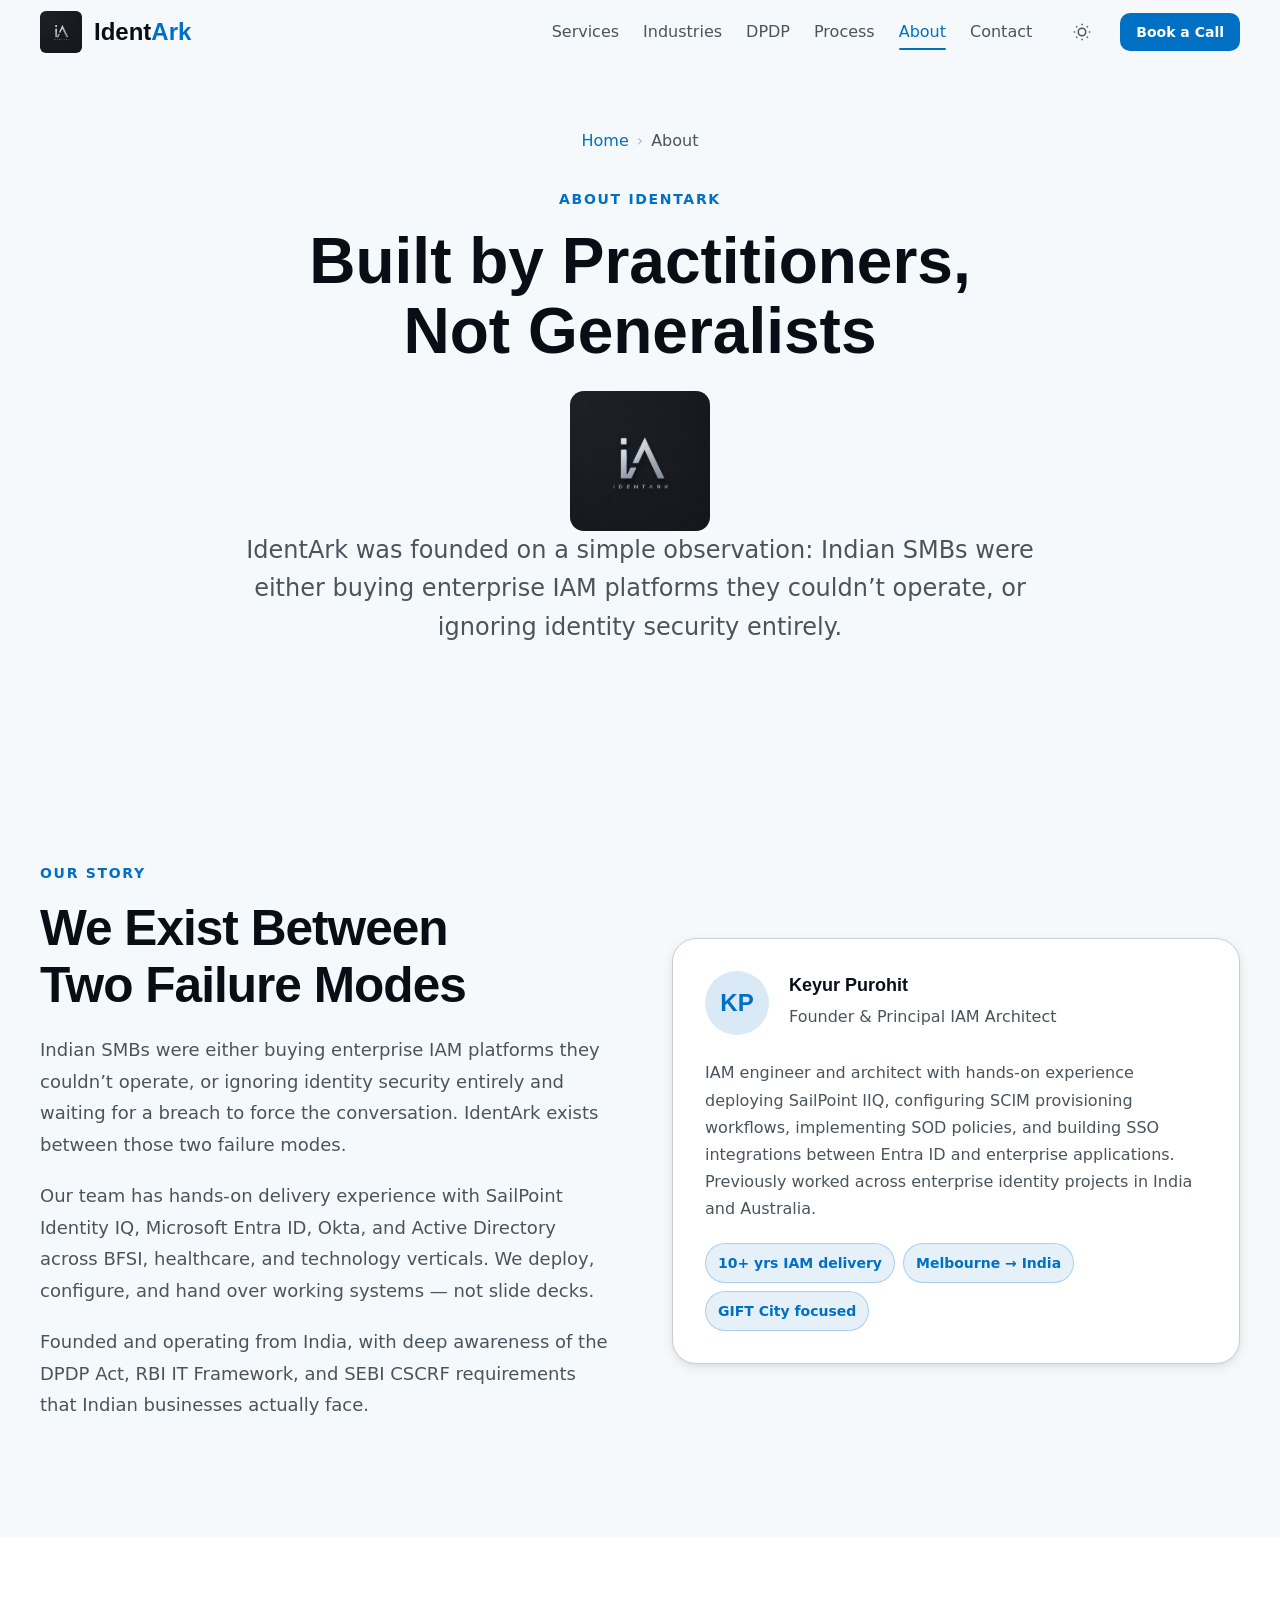
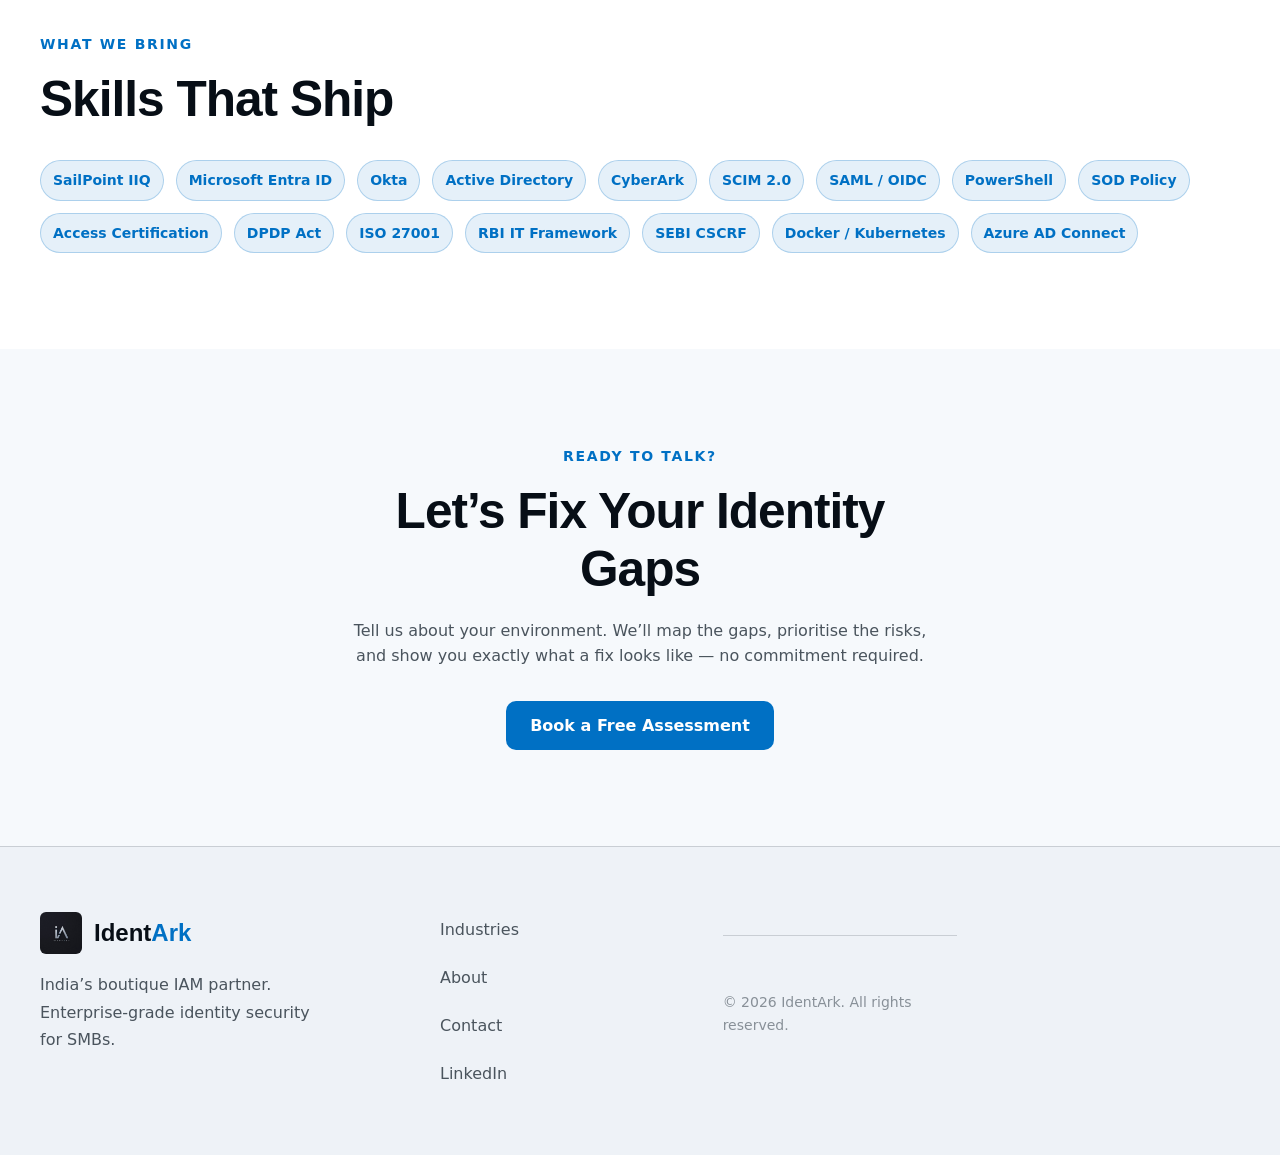
==== about/index.html @ 56851b2f "initial commit" ====
<!DOCTYPE html>
<html lang="en" data-theme="light">
<head>
<script>
(function(){
  var saved;
  try { saved = localStorage.getItem('identark-theme'); } catch(e){}
  document.documentElement.setAttribute('data-theme', saved === 'dark' ? 'dark' : 'light');
})();
</script>
<meta charset="UTF-8">
<meta name="viewport" content="width=device-width, initial-scale=1.0">
<title>About | IdentArk</title>
<meta name="description" content="IdentArk is founded by IAM practitioners with hands-on SailPoint, Entra ID, and Okta delivery experience. Built for India's SMBs.">
<meta property="og:title" content="About | IdentArk">
<meta property="og:description" content="IdentArk is founded by IAM practitioners with hands-on SailPoint, Entra ID, and Okta delivery experience. Built for India's SMBs.">
<meta property="og:type" content="website">
<meta name="robots" content="index, follow">
<link rel="preconnect" href="https://api.fontshare.com">
<link href="https://api.fontshare.com/v2/css?f[]=cabinet-grotesk@400,500,700,800,900&f[]=satoshi@400,500,700&display=swap" rel="stylesheet">
<link rel="stylesheet" href="../style.css">
<style>
.page-hero { padding: var(--space-32) 0 var(--space-20); text-align: center; }
.page-hero .section-label { display: inline-block; margin-bottom: var(--space-4); }
.page-hero h1 { font-family: var(--font-display); font-size: clamp(2.5rem, 5vw, 4rem); font-weight: 900; line-height: 1.1; margin-bottom: var(--space-6); }
.page-hero p { font-size: var(--text-lg); color: var(--color-text-muted); max-width: 56ch; margin: 0 auto var(--space-10); }
.breadcrumb { display: flex; align-items: center; gap: var(--space-2); font-size: var(--text-sm); color: var(--color-text-muted); margin-bottom: var(--space-8); justify-content: center; }
.breadcrumb a { color: var(--color-primary); text-decoration: none; }
.breadcrumb a:hover { text-decoration: underline; }
.breadcrumb-sep { opacity: 0.4; }
.nav__link.active { color: var(--color-primary); }
</style>
</head>
<body>

<a href="#main" class="sr-only">Skip to content</a>

<header class="header" id="header">
  <div class="container">
    <div class="header__inner">
      <a href="../" class="logo" aria-label="IdentArk home">
        <img src="../logo.jpeg" alt="IdentArk Logo" class="logo__img" width="44" height="44" loading="eager">
        <span class="logo__text">Ident<span class="accent">Ark</span></span>
      </a>
      <nav class="nav" aria-label="Primary navigation">
        <ul class="nav__links" role="list">
          <li><a href="../index.html#services" class="nav__link">Services</a></li>
          <li><a href="../industries/" class="nav__link">Industries</a></li>
          <li><a href="../index.html#dpdp" class="nav__link">DPDP</a></li>
          <li><a href="../index.html#process" class="nav__link">Process</a></li>
          <li><a href="../about/" class="nav__link active">About</a></li>
          <li><a href="../contact/" class="nav__link">Contact</a></li>
        </ul>
        <button class="theme-toggle" data-theme-toggle aria-label="Toggle theme">
          <svg width="18" height="18" viewBox="0 0 24 24" fill="none" stroke="currentColor" stroke-width="2"><circle cx="12" cy="12" r="5"/><path d="M12 1v2M12 21v2M4.22 4.22l1.42 1.42M18.36 18.36l1.42 1.42M1 12h2M21 12h2M4.22 19.78l1.42-1.42M18.36 5.64l1.42-1.42"/></svg>
        </button>
        <a href="../contact/" class="btn btn-primary btn-sm">Book a Call</a>
      </nav>
      <button class="mobile-menu-btn" aria-label="Open menu" aria-expanded="false" aria-controls="mobileNav">
        <svg width="22" height="22" viewBox="0 0 24 24" fill="none" stroke="currentColor" stroke-width="2"><line x1="3" y1="6" x2="21" y2="6"/><line x1="3" y1="12" x2="21" y2="12"/><line x1="3" y1="18" x2="21" y2="18"/></svg>
      </button>
    </div>
  </div>
  <div class="mobile-nav" id="mobileNav" aria-hidden="true">
    <ul role="list">
      <li><a href="../index.html#services" class="nav__link">Services</a></li>
      <li><a href="../industries/" class="nav__link">Industries</a></li>
      <li><a href="../index.html#dpdp" class="nav__link">DPDP</a></li>
      <li><a href="../index.html#process" class="nav__link">Process</a></li>
      <li><a href="../about/" class="nav__link">About</a></li>
      <li><a href="../contact/" class="nav__link">Contact</a></li>
    </ul>
  </div>
</header>

<main id="main">

  <section class="page-hero section-padding">
    <div class="container">
      <nav class="breadcrumb" aria-label="Breadcrumb">
        <a href="../">Home</a>
        <span class="breadcrumb-sep">›</span>
        <span>About</span>
      </nav>
      <span class="section-label reveal">About IdentArk</span>
      <h1 class="reveal">Built by Practitioners,<br/>Not Generalists</h1>
      <div class="reveal" style="margin:var(--space-6) auto 0;text-align:center;display:flex;justify-content:center;">
        <img src="../logo.jpeg" alt="IdentArk" width="140" height="140" loading="eager" style="width:140px;height:140px;object-fit:contain;border-radius:14px;">
      </div>
      <p class="reveal">IdentArk was founded on a simple observation: Indian SMBs were either buying enterprise IAM platforms they couldn’t operate, or ignoring identity security entirely.</p>
    </div>
  </section>

  <section class="section-padding">
    <div class="container">
      <div class="about__layout reveal">
        <div>
          <span class="section-label">Our Story</span>
          <h2 class="section-title" style="margin-top:var(--space-3);">We Exist Between<br/>Two Failure Modes</h2>
          <p class="about__text">Indian SMBs were either buying enterprise IAM platforms they couldn’t operate, or ignoring identity security entirely and waiting for a breach to force the conversation. IdentArk exists between those two failure modes.</p>
          <p class="about__text">Our team has hands-on delivery experience with SailPoint Identity IQ, Microsoft Entra ID, Okta, and Active Directory across BFSI, healthcare, and technology verticals. We deploy, configure, and hand over working systems — not slide decks.</p>
          <p class="about__text">Founded and operating from India, with deep awareness of the DPDP Act, RBI IT Framework, and SEBI CSCRF requirements that Indian businesses actually face.</p>
        </div>
        <div class="about__visual">
          <div class="founder-card">
            <div class="founder-avatar">KP</div>
            <div class="founder-info">
              <h4>Keyur Purohit</h4>
              <p>Founder & Principal IAM Architect</p>
            </div>
          </div>
          <p class="founder-bio">IAM engineer and architect with hands-on experience deploying SailPoint IIQ, configuring SCIM provisioning workflows, implementing SOD policies, and building SSO integrations between Entra ID and enterprise applications. Previously worked across enterprise identity projects in India and Australia.</p>
          <div class="about__skills" style="margin-top:var(--space-4);">
            <span class="skill-tag">10+ yrs IAM delivery</span>
            <span class="skill-tag">Melbourne → India</span>
            <span class="skill-tag">GIFT City focused</span>
          </div>
        </div>
      </div>
    </div>
  </section>

  <section class="section-padding" style="background:var(--color-surface);">
    <div class="container">
      <span class="section-label reveal">What We Bring</span>
      <h2 class="section-title reveal">Skills That Ship</h2>
      <div class="about__skills reveal" style="margin-top:var(--space-8);gap:var(--space-3);">
        <span class="skill-tag">SailPoint IIQ</span>
        <span class="skill-tag">Microsoft Entra ID</span>
        <span class="skill-tag">Okta</span>
        <span class="skill-tag">Active Directory</span>
        <span class="skill-tag">CyberArk</span>
        <span class="skill-tag">SCIM 2.0</span>
        <span class="skill-tag">SAML / OIDC</span>
        <span class="skill-tag">PowerShell</span>
        <span class="skill-tag">SOD Policy</span>
        <span class="skill-tag">Access Certification</span>
        <span class="skill-tag">DPDP Act</span>
        <span class="skill-tag">ISO 27001</span>
        <span class="skill-tag">RBI IT Framework</span>
        <span class="skill-tag">SEBI CSCRF</span>
        <span class="skill-tag">Docker / Kubernetes</span>
        <span class="skill-tag">Azure AD Connect</span>
      </div>
    </div>
  </section>

  <section class="section-padding">
    <div class="container" style="text-align:center;max-width:600px;margin-inline:auto;">
      <span class="section-label reveal">Ready to Talk?</span>
      <h2 class="section-title reveal">Let’s Fix Your Identity Gaps</h2>
      <p class="reveal" style="color:var(--color-text-muted);margin-bottom:var(--space-8);">Tell us about your environment. We’ll map the gaps, prioritise the risks, and show you exactly what a fix looks like — no commitment required.</p>
      <a href="../contact/" class="btn btn-primary reveal">Book a Free Assessment</a>
    </div>
  </section>

</main>

<footer class="footer">
  <div class="container">
    <div class="footer__inner">
      <div class="footer__brand">
        <a href="../" class="logo" aria-label="IdentArk home">
          <img src="../logo.jpeg" alt="IdentArk Logo" class="logo__img" width="36" height="36" loading="lazy">
          <span class="logo__text">Ident<span class="accent">Ark</span></span>
        </a>
        <p class="footer__tagline">India’s boutique IAM partner. Enterprise-grade identity security for SMBs.</p>
      </div>
      <div class="footer__links">
        <a href="../industries/" class="footer__link">Industries</a>
        <a href="../about/" class="footer__link">About</a>
        <a href="../contact/" class="footer__link">Contact</a>
        <a href="https://www.linkedin.com/company/116654145/" class="footer__link" target="_blank" rel="noopener noreferrer">LinkedIn</a>
      </div>
      <p class="footer__copy">&copy; 2026 IdentArk. All rights reserved.</p>
    </div>
  </div>
</footer>

<script>
(function(){
  // Theme
  var t = document.querySelector('[data-theme-toggle]');
  var r = document.documentElement;
  var d = 'light';
  try { if(localStorage.getItem('identark-theme')==='dark') d='dark'; } catch(e){}
  r.setAttribute('data-theme', d);
  if(t) t.addEventListener('click', function(){
    d = d==='dark' ? 'light' : 'dark';
    r.setAttribute('data-theme', d);
    try { localStorage.setItem('identark-theme', d); } catch(e){}
  });

  // Mobile nav — toggle .is-open to match style.css
  var mb = document.querySelector('.mobile-menu-btn');
  var mn = document.getElementById('mobileNav');
  if(mb && mn) mb.addEventListener('click', function(){
    var open = mn.classList.toggle('is-open');
    mb.setAttribute('aria-expanded', open);
    mn.setAttribute('aria-hidden', !open);
  });

  // Scroll reveal — add .in-view to match style.css rule .reveal.in-view
  if('IntersectionObserver' in window){
    var obs = new IntersectionObserver(function(entries){
      entries.forEach(function(e){
        if(e.isIntersecting){
          e.target.classList.add('in-view');
          obs.unobserve(e.target);
        }
      });
    }, {threshold: 0.1});
    document.querySelectorAll('.reveal').forEach(function(el){ obs.observe(el); });
  } else {
    // Fallback for older browsers — just show everything
    document.querySelectorAll('.reveal').forEach(function(el){ el.classList.add('in-view'); });
  }
})();
</script>
</body>
</html>
---- style.css ----
/* Art direction: IAM/Security Startup → Authoritative, minimal, steel-dark
   Palette: near-black with steel-blue primary
   Typography: Cabinet Grotesk (display) + Satoshi (body)
   Mobile-first: all touch targets ≥ 44px, readable font sizes, proper spacing */

/* ===== DESIGN TOKENS ===== */
:root {
  --text-xs:   clamp(0.75rem,  0.7rem  + 0.25vw, 0.875rem);
  --text-sm:   clamp(0.875rem, 0.8rem  + 0.35vw, 1rem);
  --text-base: clamp(1rem,     0.95rem + 0.25vw, 1.125rem);
  --text-lg:   clamp(1.125rem, 1rem    + 0.75vw, 1.5rem);
  --text-xl:   clamp(1.25rem,  1rem    + 1.25vw, 2rem);
  --text-2xl:  clamp(1.5rem,   1.25rem + 1.5vw,  2.5rem);
  --text-3xl:  clamp(2rem,     1.5rem  + 2vw,    3.5rem);
  --text-4xl:  clamp(2.5rem,   2rem    + 2.5vw,  4.5rem);

  --space-1: 0.25rem; --space-2: 0.5rem;  --space-3: 0.75rem;
  --space-4: 1rem;    --space-5: 1.25rem; --space-6: 1.5rem;
  --space-8: 2rem;    --space-10: 2.5rem; --space-12: 3rem;
  --space-16: 4rem;   --space-20: 5rem;   --space-24: 6rem;
  --space-32: 8rem;

  --radius-sm: 6px; --radius-md: 10px; --radius-lg: 16px; --radius-xl: 24px; --radius-full: 9999px;
  --transition-fast: 150ms ease;
  --transition-interactive: 200ms cubic-bezier(0.16, 1, 0.3, 1);
  --transition-smooth: 400ms cubic-bezier(0.16, 1, 0.3, 1);
  --section-y: clamp(var(--space-12), 8vw, var(--space-24));

  --font-display: 'Cabinet Grotesk', sans-serif;
  --font-body: 'Satoshi', system-ui, -apple-system, sans-serif;
}

[data-theme="light"] {
  --color-bg:           oklch(98% 0.005 250);
  --color-bg-alt:       oklch(96% 0.008 250);
  --color-surface:      oklch(100% 0 0);
  --color-border:       oklch(85% 0.01 250);
  --color-text:         oklch(16% 0.02 250);
  --color-text-muted:   oklch(44% 0.02 250);
  --color-text-faint:   oklch(65% 0.015 250);
  --color-text-inverse: oklch(98% 0.005 250);
  --color-primary:      oklch(52% 0.18 240);
  --color-primary-hover:oklch(46% 0.2 240);
  --color-accent:       oklch(62% 0.14 195);
  --color-hero-overlay: oklch(12% 0.03 250 / 0.75);
  --shadow-sm: 0 1px 3px oklch(0% 0 0 / 0.07), 0 1px 2px oklch(0% 0 0 / 0.04);
  --shadow-md: 0 4px 12px oklch(0% 0 0 / 0.08), 0 2px 4px oklch(0% 0 0 / 0.04);
  --shadow-lg: 0 16px 40px oklch(0% 0 0 / 0.1),  0 4px 12px oklch(0% 0 0 / 0.06);
}

[data-theme="dark"] {
  --color-bg:           oklch(11% 0.01 250);
  --color-bg-alt:       oklch(14% 0.013 250);
  --color-surface:      oklch(16% 0.016 250);
  --color-border:       oklch(26% 0.018 250);
  --color-text:         oklch(93% 0.007 250);
  --color-text-muted:   oklch(64% 0.013 250);
  --color-text-faint:   oklch(43% 0.01 250);
  --color-text-inverse: oklch(11% 0.01 250);
  --color-primary:      oklch(72% 0.14 220);
  --color-primary-hover:oklch(78% 0.16 220);
  --color-accent:       oklch(72% 0.13 190);
  --color-hero-overlay: oklch(9% 0.015 250 / 0.8);
  --shadow-sm: 0 1px 3px oklch(0% 0 0 / 0.35), 0 1px 2px oklch(0% 0 0 / 0.25);
  --shadow-md: 0 4px 12px oklch(0% 0 0 / 0.4),  0 2px 4px oklch(0% 0 0 / 0.25);
  --shadow-lg: 0 16px 40px oklch(0% 0 0 / 0.55), 0 4px 12px oklch(0% 0 0 / 0.35);
}

*, *::before, *::after { box-sizing: border-box; margin: 0; padding: 0; }
html { font-size: 16px; scroll-behavior: smooth; -webkit-font-smoothing: antialiased; scroll-padding-top: 5rem; }
body {
  font-family: var(--font-body);
  background: var(--color-bg); color: var(--color-text);
  line-height: 1.6; overflow-x: hidden;
  transition: background var(--transition-smooth), color var(--transition-smooth);
}
img { max-width: 100%; height: auto; display: block; }
a { color: inherit; text-decoration: none; }
ul { list-style: none; }
button { cursor: pointer; border: none; background: none; font: inherit; }
.container { width: min(1200px, 100% - 2.5rem); margin-inline: auto; }
.section-padding { padding-block: var(--section-y); }
.sr-only { position: absolute; width: 1px; height: 1px; overflow: hidden; clip: rect(0,0,0,0); white-space: nowrap; }

/* ===== HEADER ===== */
.header {
  position: fixed; top: 0; left: 0; right: 0; z-index: 100;
  background: oklch(from var(--color-bg) l c h / 0.92);
  backdrop-filter: blur(16px) saturate(180%);
  -webkit-backdrop-filter: blur(16px) saturate(180%);
  border-bottom: 1px solid transparent;
  transition: border-color var(--transition-interactive), box-shadow var(--transition-interactive);
}
.header--scrolled { border-color: var(--color-border); box-shadow: var(--shadow-sm); }
.header__inner {
  display: flex; align-items: center; justify-content: space-between;
  height: clamp(3.5rem, 5vw, 4.5rem); gap: var(--space-4);
}

/* ===== LOGO ===== */
.logo {
  display: flex; align-items: center; gap: var(--space-3);
  font-family: var(--font-display);
  font-weight: 800; font-size: var(--text-lg);
  color: var(--color-text); flex-shrink: 0;
  transition: opacity var(--transition-fast);
  /* Minimum touch target */
  min-height: 44px;
}
.logo:hover { opacity: 0.8; }
.logo__text .accent { color: var(--color-primary); }

/* ===== NAV ===== */
.nav { display: flex; align-items: center; gap: var(--space-4); }
.nav__links { display: flex; align-items: center; gap: 0; }
.nav__link {
  font-size: var(--text-sm); font-weight: 500; color: var(--color-text-muted);
  padding: var(--space-2) var(--space-3); border-radius: var(--radius-md);
  position: relative; transition: color var(--transition-fast);
  /* 44px touch target height */
  min-height: 44px; display: inline-flex; align-items: center;
}
.nav__link::after {
  content:''; position: absolute; bottom: 4px; left: var(--space-3); right: var(--space-3);
  height: 2px; background: var(--color-primary); border-radius: 1px;
  transform: scaleX(0); transition: transform var(--transition-interactive);
}
.nav__link:hover { color: var(--color-text); }
.nav__link:hover::after, .nav__link.active::after { transform: scaleX(1); }
.nav__link.active { color: var(--color-primary); }

.theme-toggle {
  width: 44px; height: 44px; border-radius: var(--radius-md);
  display: flex; align-items: center; justify-content: center;
  color: var(--color-text-muted);
  transition: color var(--transition-fast), background var(--transition-fast);
  flex-shrink: 0;
}
.theme-toggle:hover { color: var(--color-text); background: var(--color-bg-alt); }

.mobile-menu-btn {
  display: none;
  width: 44px; height: 44px; align-items: center; justify-content: center;
  color: var(--color-text-muted); border-radius: var(--radius-md);
  transition: color var(--transition-fast), background var(--transition-fast);
  flex-shrink: 0;
}
.mobile-menu-btn:hover { color: var(--color-text); background: var(--color-bg-alt); }

/* Mobile nav — hidden by default, shown with .is-open */
.mobile-nav {
  display: none;
  flex-direction: column;
  padding: var(--space-3) 0 var(--space-4);
  border-top: 1px solid var(--color-border);
  background: var(--color-bg);
}
.mobile-nav.is-open { display: flex; }
.mobile-nav ul { display: flex; flex-direction: column; }
.mobile-nav .nav__link {
  padding: var(--space-3) var(--space-4);
  min-height: 48px; /* slightly larger for mobile */
  border-radius: 0;
  border-bottom: 1px solid oklch(from var(--color-border) l c h / 0.5);
  font-size: var(--text-base);
}
.mobile-nav .nav__link:last-child { border-bottom: none; }
.mobile-nav .nav__link::after { display: none; }

/* ===== BUTTONS ===== */
.btn {
  display: inline-flex; align-items: center; gap: var(--space-2);
  padding: var(--space-3) var(--space-6); border-radius: var(--radius-md);
  font-size: var(--text-sm); font-weight: 600;
  min-height: 44px; /* always tappable */
  transition: all var(--transition-interactive);
  white-space: nowrap;
}
.btn-sm { padding: var(--space-2) var(--space-4); min-height: 36px; font-size: var(--text-xs); }
.btn-primary {
  background: var(--color-primary); color: #fff;
}
.btn-primary:hover {
  background: var(--color-primary-hover);
  box-shadow: 0 4px 16px oklch(from var(--color-primary) l c h / 0.35);
  transform: translateY(-1px);
}
.btn-ghost {
  border: 1px solid var(--color-border); color: var(--color-text); background: transparent;
}
.btn-ghost:hover { background: var(--color-bg-alt); border-color: var(--color-primary); color: var(--color-primary); }

/* ===== HERO ===== */
.hero {
  position: relative; min-height: 100vh;
  display: flex; align-items: center; overflow: hidden;
}
.hero__bg {
  position: absolute; inset: 0; z-index: 0;
  background: linear-gradient(135deg, oklch(10% 0.02 250) 0%, oklch(14% 0.03 240) 50%, oklch(11% 0.025 260) 100%);
}
.hero__bg-grid {
  position: absolute; inset: 0; z-index: 1; opacity: 0.035;
  background-image:
    repeating-linear-gradient(0deg, transparent, transparent 60px, oklch(75% 0.08 220) 60px, oklch(75% 0.08 220) 61px),
    repeating-linear-gradient(90deg, transparent, transparent 60px, oklch(75% 0.08 220) 60px, oklch(75% 0.08 220) 61px);
}
.hero__content {
  position: relative; z-index: 3;
  display: grid; grid-template-columns: 1fr 1fr;
  gap: var(--space-16); align-items: center;
  padding-block: clamp(var(--space-20), 12vw, var(--space-24));
  padding-top: calc(clamp(var(--space-20), 12vw, var(--space-24)) + 4.5rem);
}
.hero__eyebrow {
  display: inline-flex; align-items: center; gap: var(--space-2);
  font-size: var(--text-xs); font-weight: 700; letter-spacing: 0.12em; text-transform: uppercase;
  color: var(--color-primary); padding: var(--space-2) var(--space-4);
  border-radius: var(--radius-full);
  border: 1px solid oklch(from var(--color-primary) l c h / 0.35);
  background: oklch(from var(--color-primary) l c h / 0.1);
  margin-bottom: var(--space-6);
}
.hero__eyebrow svg { width: 12px; height: 12px; }
.hero__title {
  font-family: var(--font-display);
  font-size: var(--text-4xl); font-weight: 900;
  line-height: 1.08; letter-spacing: -0.03em;
  color: oklch(96% 0.006 250); margin-bottom: var(--space-6);
}
.hero__title .highlight { color: var(--color-primary); }
.hero__desc {
  font-size: var(--text-base); color: oklch(72% 0.01 250);
  line-height: 1.75; max-width: 520px; margin-bottom: var(--space-8);
}
.hero__actions { display: flex; align-items: center; gap: var(--space-4); flex-wrap: wrap; }
.hero__trust {
  margin-top: var(--space-10); padding-top: var(--space-8);
  border-top: 1px solid oklch(from var(--color-border) l c h / 0.25);
}
.hero__trust-label { font-size: var(--text-xs); color: oklch(52% 0.01 250); text-transform: uppercase; letter-spacing: 0.1em; margin-bottom: var(--space-4); }
.hero__trust-badges { display: flex; align-items: center; gap: var(--space-3); flex-wrap: wrap; }
.trust-badge {
  display: inline-flex; align-items: center; gap: var(--space-2);
  font-size: var(--text-xs); font-weight: 600; color: oklch(68% 0.01 250);
  padding: var(--space-2) var(--space-4); border-radius: var(--radius-full);
  border: 1px solid oklch(from var(--color-border) l c h / 0.28);
  background: oklch(from var(--color-surface) l c h / 0.06);
}
.trust-badge svg { width: 13px; height: 13px; color: var(--color-accent); }

/* Hero visual */
.hero__visual { display: flex; flex-direction: column; gap: var(--space-4); }
.hero__card {
  background: oklch(from var(--color-surface) l c h / 0.08);
  border: 1px solid oklch(from var(--color-border) l c h / 0.22);
  backdrop-filter: blur(12px); border-radius: var(--radius-xl); padding: var(--space-6);
}
.hero__card-title {
  font-family: var(--font-display); font-size: var(--text-xs);
  font-weight: 700; text-transform: uppercase; letter-spacing: 0.1em;
  color: var(--color-primary); margin-bottom: var(--space-5);
  display: flex; align-items: center; gap: var(--space-2);
}
.hero__card-title svg { width: 13px; height: 13px; }
.service-pills { display: flex; flex-wrap: wrap; gap: var(--space-2); }
.service-pill {
  display: inline-flex; align-items: center; gap: var(--space-2);
  padding: var(--space-2) var(--space-4); border-radius: var(--radius-full);
  font-size: var(--text-xs); font-weight: 600;
  background: oklch(from var(--color-primary) l c h / 0.12);
  color: oklch(80% 0.1 220); border: 1px solid oklch(from var(--color-primary) l c h / 0.25);
  transition: all var(--transition-interactive);
}
.service-pill:hover { background: oklch(from var(--color-primary) l c h / 0.22); transform: translateY(-1px); }
.service-pill svg { width: 11px; height: 11px; }
.hero__stat-row { display: grid; grid-template-columns: repeat(3, 1fr); gap: var(--space-3); }
.hero__stat {
  background: oklch(from var(--color-surface) l c h / 0.07);
  border: 1px solid oklch(from var(--color-border) l c h / 0.18);
  border-radius: var(--radius-lg); padding: var(--space-4); text-align: center;
}
.hero__stat-val {
  font-family: var(--font-display);
  font-size: var(--text-xl); font-weight: 800; color: var(--color-primary);
}
.hero__stat-lbl { font-size: var(--text-xs); color: oklch(58% 0.01 250); margin-top: var(--space-1); }

/* ===== STATS BAR ===== */
.stats { background: var(--color-bg-alt); border-block: 1px solid var(--color-border); }
.stats__grid { display: grid; grid-template-columns: repeat(4, 1fr); padding: var(--space-8) 0; gap: var(--space-4); }
.stat { text-align: center; padding: var(--space-6); }
.stat__value {
  font-family: var(--font-display);
  font-size: var(--text-3xl); font-weight: 800; color: var(--color-primary); line-height: 1;
}
.stat__label { font-size: var(--text-xs); color: var(--color-text-muted); font-weight: 600; text-transform: uppercase; letter-spacing: 0.08em; margin-top: var(--space-2); }

/* ===== SECTION LABELS ===== */
.section-label {
  display: block; font-size: var(--text-xs); font-weight: 700;
  letter-spacing: 0.12em; text-transform: uppercase;
  color: var(--color-primary); margin-bottom: var(--space-4);
}
.section-title {
  font-family: var(--font-display);
  font-size: var(--text-3xl); font-weight: 800;
  line-height: 1.15; letter-spacing: -0.02em;
  color: var(--color-text); margin-bottom: var(--space-5);
}
.section-desc { font-size: var(--text-base); color: var(--color-text-muted); max-width: 560px; line-height: 1.7; }
.services__header { margin-bottom: var(--space-12); }

/* ===== SERVICES ===== */
.services__layout { display: grid; grid-template-columns: 1fr 1fr; gap: var(--space-12); align-items: start; }
.services__list { display: flex; flex-direction: column; gap: var(--space-4); }
.service-card {
  display: flex; align-items: flex-start; gap: var(--space-5);
  padding: var(--space-6); border-radius: var(--radius-lg);
  border: 1px solid var(--color-border); background: var(--color-surface);
  transition: box-shadow var(--transition-interactive), border-color var(--transition-interactive), transform var(--transition-interactive);
}
.service-card:hover { box-shadow: var(--shadow-md); border-color: oklch(from var(--color-primary) l c h / 0.4); transform: translateY(-2px); }
.service-card__icon {
  width: 2.5rem; height: 2.5rem; flex-shrink: 0;
  display: flex; align-items: center; justify-content: center;
  background: oklch(from var(--color-primary) l c h / 0.1);
  border-radius: var(--radius-md); color: var(--color-primary);
}
.service-card__icon svg { width: 1.25rem; height: 1.25rem; }
.service-card__title { font-family: var(--font-display); font-size: var(--text-base); font-weight: 700; margin-bottom: var(--space-2); }
.service-card__desc { font-size: var(--text-sm); color: var(--color-text-muted); line-height: 1.65; }
.services__visual { position: sticky; top: calc(4.5rem + var(--space-8)); }
.services__visual-panel {
  background: var(--color-surface); border: 1px solid var(--color-border);
  border-radius: var(--radius-xl); padding: var(--space-8);
  display: flex; flex-direction: column; gap: var(--space-6);
  box-shadow: var(--shadow-md);
}
.services__visual-panel h3 { font-family: var(--font-display); font-size: var(--text-lg); font-weight: 700; margin-bottom: var(--space-2); }
.compliance-badges { display: flex; flex-wrap: wrap; gap: var(--space-2); }
.compliance-badge {
  display: inline-flex; align-items: center; gap: var(--space-2);
  padding: var(--space-2) var(--space-4); border-radius: var(--radius-full);
  font-size: var(--text-xs); font-weight: 700;
  background: oklch(from var(--color-primary) l c h / 0.1);
  color: var(--color-primary); border: 1px solid oklch(from var(--color-primary) l c h / 0.3);
}
.compliance-badge.accent {
  background: oklch(from var(--color-accent) l c h / 0.1);
  color: var(--color-accent); border-color: oklch(from var(--color-accent) l c h / 0.3);
}
.arch-stack { display: flex; flex-direction: column; gap: var(--space-3); }
.arch-item {
  display: flex; align-items: center; justify-content: space-between;
  padding: var(--space-3) var(--space-4); background: var(--color-bg-alt);
  border-radius: var(--radius-md); border: 1px solid var(--color-border); font-size: var(--text-sm);
}
.arch-item__label { font-weight: 700; color: var(--color-text-muted); font-size: var(--text-xs); text-transform: uppercase; letter-spacing: 0.06em; }
.arch-item__value { font-weight: 600; color: var(--color-text); }

/* ===== VERTICALS ===== */
.verticals { background: var(--color-bg-alt); }
.verticals__grid { display: grid; grid-template-columns: repeat(3, 1fr); gap: var(--space-5); margin-top: var(--space-10); }
.vertical-card {
  background: var(--color-surface); border: 1px solid var(--color-border);
  border-radius: var(--radius-lg); padding: var(--space-6);
  display: flex; flex-direction: column; gap: var(--space-4);
  transition: box-shadow var(--transition-interactive), transform var(--transition-interactive);
}
.vertical-card:hover { box-shadow: var(--shadow-md); transform: translateY(-2px); }
.vertical-card__icon {
  width: 2.5rem; height: 2.5rem; display: flex; align-items: center; justify-content: center;
  background: oklch(from var(--color-primary) l c h / 0.1);
  border-radius: var(--radius-md); color: var(--color-primary);
}
.vertical-card__name { font-family: var(--font-display); font-size: var(--text-base); font-weight: 700; }
.vertical-card__desc { font-size: var(--text-sm); color: var(--color-text-muted); line-height: 1.65; }

/* ===== DPDP ===== */
.dpdp__layout { display: grid; grid-template-columns: 1fr 1fr; gap: var(--space-16); align-items: center; }
.dpdp__text p { font-size: var(--text-base); color: var(--color-text-muted); line-height: 1.75; margin-bottom: var(--space-5); }
.dpdp__pillars { display: grid; grid-template-columns: 1fr 1fr; gap: var(--space-4); margin-top: var(--space-8); }
.dpdp__pillar {
  padding: var(--space-5); border-radius: var(--radius-lg);
  border: 1px solid var(--color-border); background: var(--color-surface);
}
.dpdp__pillar h4 { font-family: var(--font-display); font-weight: 700; font-size: var(--text-sm); margin-bottom: var(--space-2); }
.dpdp__pillar p { font-size: var(--text-xs); color: var(--color-text-muted); line-height: 1.6; }
.dpdp__visual {
  background: var(--color-surface); border: 1px solid var(--color-border);
  border-radius: var(--radius-xl); padding: var(--space-8); box-shadow: var(--shadow-md);
}
.dpdp__timeline { display: flex; flex-direction: column; gap: var(--space-4); }
.dpdp__step {
  display: flex; align-items: flex-start; gap: var(--space-4);
  padding: var(--space-4); border-radius: var(--radius-md);
  border: 1px solid oklch(from var(--color-border) l c h / 0.5);
}
.dpdp__step-num {
  width: 2rem; height: 2rem; flex-shrink: 0;
  display: flex; align-items: center; justify-content: center;
  background: oklch(from var(--color-primary) l c h / 0.12);
  border-radius: var(--radius-full); color: var(--color-primary);
  font-weight: 800; font-size: var(--text-sm); font-family: var(--font-display);
}
.dpdp__step-title { font-weight: 700; font-size: var(--text-sm); margin-bottom: var(--space-1); }
.dpdp__step-desc { font-size: var(--text-xs); color: var(--color-text-muted); line-height: 1.6; }

/* ===== PROCESS ===== */
.process__steps { display: grid; grid-template-columns: repeat(4, 1fr); gap: var(--space-6); margin-top: var(--space-12); }
.step { display: flex; flex-direction: column; gap: var(--space-4); }
.step__number {
  font-family: var(--font-display); font-size: var(--text-4xl);
  font-weight: 800; color: oklch(from var(--color-primary) l c h / 0.18); line-height: 1;
}
.step__title { font-family: var(--font-display); font-size: var(--text-lg); font-weight: 700; }
.step__desc { font-size: var(--text-sm); color: var(--color-text-muted); line-height: 1.7; }

/* ===== ABOUT ===== */
.about__layout { display: grid; grid-template-columns: 1fr 1fr; gap: var(--space-16); align-items: center; }
.about__text { font-size: var(--text-base); color: var(--color-text-muted); line-height: 1.75; margin-bottom: var(--space-5); }
.about__skills { display: flex; flex-wrap: wrap; gap: var(--space-2); margin-top: var(--space-6); }
.skill-tag {
  padding: var(--space-2) var(--space-3); border-radius: var(--radius-full);
  font-size: var(--text-xs); font-weight: 600;
  background: oklch(from var(--color-primary) l c h / 0.1);
  color: var(--color-primary); border: 1px solid oklch(from var(--color-primary) l c h / 0.25);
}
.about__visual {
  background: var(--color-surface); border: 1px solid var(--color-border);
  border-radius: var(--radius-xl); padding: var(--space-8); box-shadow: var(--shadow-md);
}
.founder-card { display: flex; align-items: flex-start; gap: var(--space-5); margin-bottom: var(--space-6); }
.founder-avatar {
  width: 4rem; height: 4rem; border-radius: var(--radius-full); flex-shrink: 0;
  background: oklch(from var(--color-primary) l c h / 0.15);
  display: flex; align-items: center; justify-content: center;
  font-family: var(--font-display); font-weight: 900;
  font-size: var(--text-lg); color: var(--color-primary);
}
.founder-info h4 { font-family: var(--font-display); font-weight: 800; font-size: var(--text-base); }
.founder-info p { font-size: var(--text-sm); color: var(--color-text-muted); margin-top: var(--space-1); }
.founder-bio { font-size: var(--text-sm); color: var(--color-text-muted); line-height: 1.7; margin-bottom: var(--space-5); }

/* ===== CONTACT ===== */
.contact__layout { display: grid; grid-template-columns: 1fr 1.5fr; gap: var(--space-16); align-items: start; }
.contact__info { display: flex; flex-direction: column; gap: var(--space-6); }
.contact__item { display: flex; align-items: flex-start; gap: var(--space-4); }
.contact__item-icon {
  width: 2.5rem; height: 2.5rem; flex-shrink: 0;
  display: flex; align-items: center; justify-content: center;
  background: oklch(from var(--color-primary) l c h / 0.1);
  border-radius: var(--radius-md); color: var(--color-primary);
}
.contact__item-icon svg { width: 1.1rem; height: 1.1rem; }
.contact__item-label { font-size: var(--text-xs); font-weight: 700; text-transform: uppercase; letter-spacing: 0.08em; color: var(--color-text-faint); margin-bottom: var(--space-1); }
.contact__item-value { font-size: var(--text-sm); color: var(--color-text); font-weight: 500; }
.contact__form, .contact__form-wrap {
  background: var(--color-surface); border: 1px solid var(--color-border);
  border-radius: var(--radius-xl); padding: var(--space-8); box-shadow: var(--shadow-md);
}
.form-row { display: grid; grid-template-columns: 1fr 1fr; gap: var(--space-4); }
.form-group { display: flex; flex-direction: column; gap: var(--space-2); margin-bottom: var(--space-5); }
.form-group label, .form-label { font-size: var(--text-sm); font-weight: 600; color: var(--color-text); }
.form-group input, .form-group select, .form-group textarea,
.form-input {
  padding: var(--space-3) var(--space-4); border-radius: var(--radius-md);
  border: 1px solid var(--color-border); background: var(--color-bg);
  color: var(--color-text); font-size: var(--text-sm); font-family: inherit;
  min-height: 44px;
  transition: border-color var(--transition-interactive), box-shadow var(--transition-interactive);
  width: 100%;
  -webkit-appearance: none; appearance: none;
}
.form-group input:focus, .form-group select:focus, .form-group textarea:focus,
.form-input:focus {
  outline: none; border-color: var(--color-primary);
  box-shadow: 0 0 0 3px oklch(from var(--color-primary) l c h / 0.15);
}
.form-textarea, .form-group textarea { resize: vertical; min-height: 120px; }

/* ===== FOOTER ===== */
.footer { background: var(--color-bg-alt); border-top: 1px solid var(--color-border); }
.footer__inner {
  display: grid; grid-template-columns: 1.5fr 1fr 1fr 1fr;
  gap: var(--space-12); padding-block: var(--space-16);
}
.footer__brand p, .footer__tagline {
  font-size: var(--text-sm); color: var(--color-text-muted); line-height: 1.7;
  margin-top: var(--space-4); max-width: 280px;
}
.footer__col h4 { font-family: var(--font-display); font-size: var(--text-sm); font-weight: 700; margin-bottom: var(--space-5); }
.footer__links { display: flex; flex-direction: column; gap: var(--space-3); }
.footer__links a, .footer__link {
  font-size: var(--text-sm); color: var(--color-text-muted);
  transition: color var(--transition-fast);
  min-height: 36px; display: inline-flex; align-items: center;
}
.footer__links a:hover, .footer__link:hover { color: var(--color-primary); }
.footer__bottom, .footer__copy {
  display: flex; align-items: center; justify-content: space-between;
  padding-block: var(--space-6); border-top: 1px solid var(--color-border);
  font-size: var(--text-xs); color: var(--color-text-faint);
}
.footer__copy {
  /* subpage footer simplified */
  border-top: 1px solid var(--color-border);
  margin-top: var(--space-6);
  padding-top: var(--space-6);
  font-size: var(--text-xs);
  color: var(--color-text-faint);
}
.footer__bottom a { color: var(--color-text-muted); transition: color var(--transition-fast); }
.footer__bottom a:hover { color: var(--color-primary); }

/* ===== REVEAL ANIMATION ===== */
.reveal {
  opacity: 0;
  transform: translateY(24px);
  transition: opacity 0.6s ease, transform 0.6s cubic-bezier(0.16, 1, 0.3, 1);
}
.reveal.in-view { opacity: 1; transform: none; }

/* ===== LOGO IMAGE ===== */
.logo__img {
  height: 42px; width: 42px;
  object-fit: contain; border-radius: 6px; display: block;
}
[data-theme="light"] .logo__img { mix-blend-mode: multiply; filter: none; }
[data-theme="dark"]  .logo__img { mix-blend-mode: screen; filter: brightness(1.3) contrast(1.1); }

.hero__logo-display { display: flex; justify-content: center; margin-bottom: var(--space-4); }
.hero__logo-display img { border-radius: var(--radius-lg); }
[data-theme="light"] .hero__logo-display img { mix-blend-mode: multiply; }
[data-theme="dark"]  .hero__logo-display img { mix-blend-mode: screen; filter: brightness(1.3) contrast(1.1); }

/* ===== TOUCH & KEYBOARD UX ===== */
.btn:active { transform: scale(0.97); opacity: 0.9; }
.service-card:active { transform: translateY(0); box-shadow: var(--shadow-sm); }
.vertical-card:active { transform: translateY(0); box-shadow: var(--shadow-sm); }
:focus-visible {
  outline: 2px solid var(--color-primary);
  outline-offset: 3px;
  border-radius: var(--radius-sm);
}
button:focus-visible, a:focus-visible { outline: 2px solid var(--color-primary); outline-offset: 3px; }

/* ===== RESPONSIVE — TABLET ===== */
@media (max-width: 1024px) {
  .hero__content { grid-template-columns: 1fr; gap: var(--space-12); }
  .hero__visual { display: grid; grid-template-columns: 1fr 1fr; gap: var(--space-4); }
  .services__layout, .dpdp__layout, .about__layout, .contact__layout { grid-template-columns: 1fr; gap: var(--space-10); }
  .services__visual { position: static; }
  .footer__inner { grid-template-columns: 1fr 1fr; gap: var(--space-8); }
  .process__steps { grid-template-columns: 1fr 1fr; gap: var(--space-6); }
  .verticals__grid { grid-template-columns: 1fr 1fr; }
}

/* ===== RESPONSIVE — MOBILE ===== */
@media (max-width: 768px) {
  .container { width: min(100%, 100% - 2rem); }
  .section-padding { padding-block: clamp(var(--space-10), 6vw, var(--space-16)); }

  /* Nav */
  .nav__links, .nav .btn-sm { display: none; }
  .mobile-menu-btn { display: flex; }
  .theme-toggle { display: flex; }

  /* Hero — single column, reduce padding */
  .hero { min-height: auto; padding-bottom: var(--space-12); }
  .hero__content {
    grid-template-columns: 1fr;
    padding-top: calc(var(--space-16) + 4rem);
    gap: var(--space-8);
  }
  .hero__visual { display: flex; flex-direction: column; gap: var(--space-4); }
  .hero__actions { flex-direction: column; align-items: stretch; }
  .hero__actions .btn { justify-content: center; width: 100%; }
  .hero__trust-badges { gap: var(--space-2); }

  /* Stats — 2 col */
  .stats__grid { grid-template-columns: 1fr 1fr; }
  .stat { padding: var(--space-4); }

  /* Verticals — 1 col on small mobile */
  .verticals__grid { grid-template-columns: 1fr; margin-top: var(--space-6); }

  /* Process — 1 col */
  .process__steps { grid-template-columns: 1fr; gap: var(--space-8); }

  /* DPDP pillars */
  .dpdp__pillars { grid-template-columns: 1fr; }

  /* Form */
  .form-row { grid-template-columns: 1fr; }
  .contact__layout { gap: var(--space-8); }
  .contact__form, .contact__form-wrap { padding: var(--space-6); }

  /* Footer */
  .footer__inner { grid-template-columns: 1fr; gap: var(--space-6); padding-block: var(--space-10); }
  .footer__bottom { flex-direction: column; gap: var(--space-3); text-align: center; }

  /* Section title size */
  .section-title { font-size: clamp(1.6rem, 5vw, 2.2rem); }
  .section-desc { font-size: var(--text-sm); }
}

@media (max-width: 480px) {
  .stats__grid { grid-template-columns: 1fr 1fr; }
  .hero__stat-row { grid-template-columns: 1fr; gap: var(--space-2); }
  .about__visual { padding: var(--space-5); }
  .services__visual-panel { padding: var(--space-5); }
}
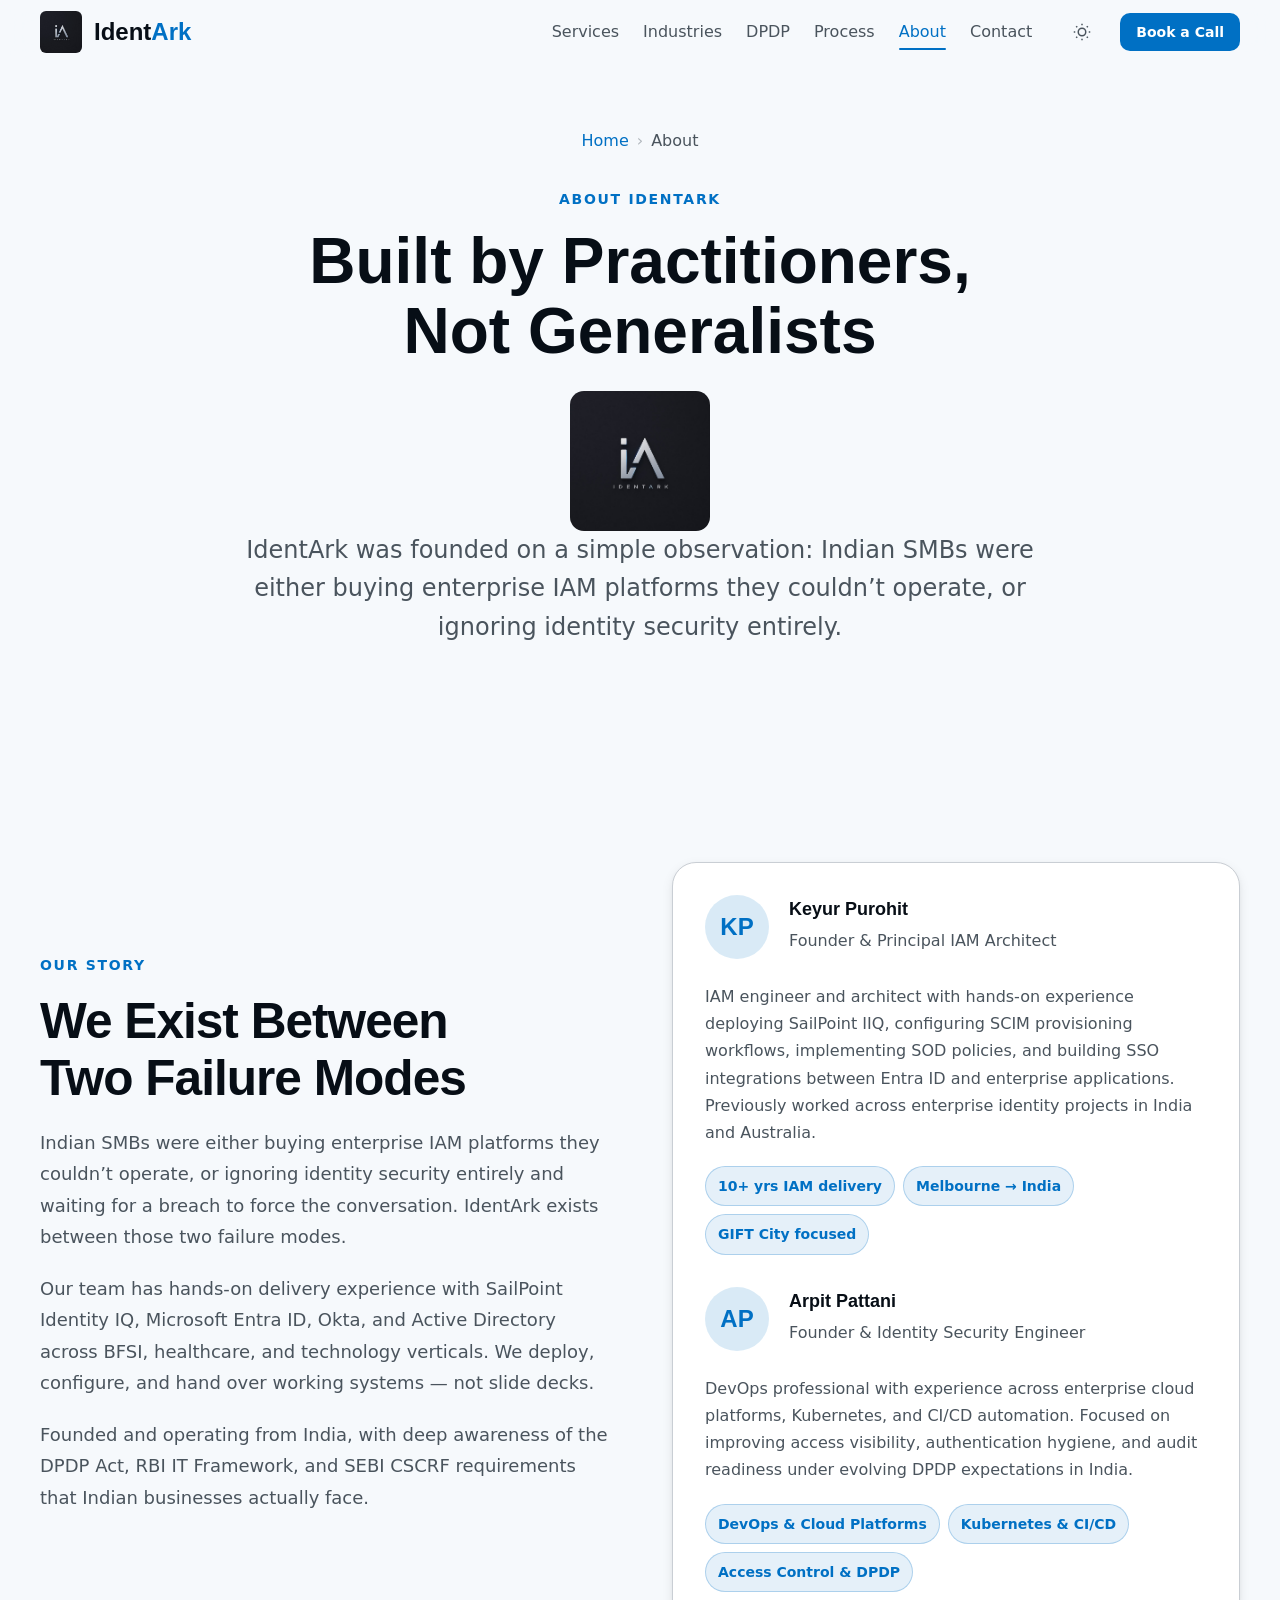
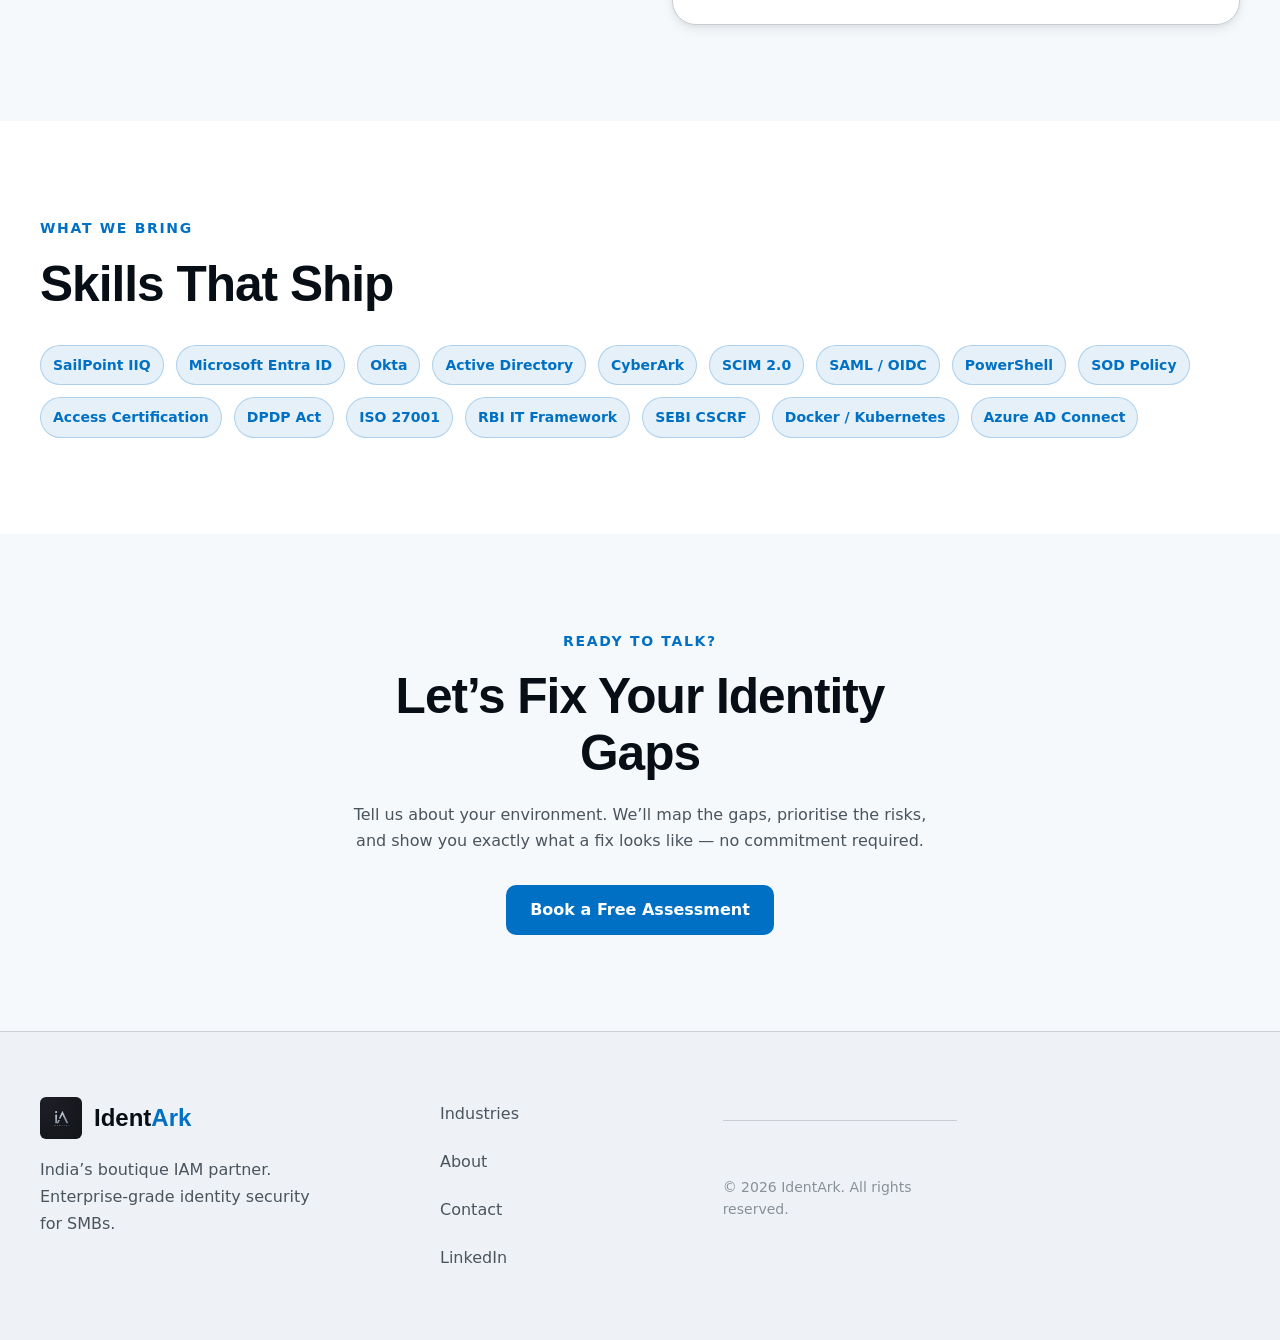
==== commit 37846d5a: "member info and request to new email" ====
--- a/about/index.html
+++ b/about/index.html
@@ -115,6 +115,19 @@
             <span class="skill-tag">Melbourne → India</span>
             <span class="skill-tag">GIFT City focused</span>
           </div>
+          <div class="founder-card" style="margin-top:var(--space-8)">
+            <div class="founder-avatar">AP</div>
+            <div class="founder-info">
+              <h4>Arpit Pattani</h4>
+              <p>Founder & Identity Security Engineer</p>
+            </div>
+          </div>
+          <p class="founder-bio">DevOps professional with experience across enterprise cloud platforms, Kubernetes, and CI/CD automation. Focused on improving access visibility, authentication hygiene, and audit readiness under evolving DPDP expectations in India.</p>
+          <div class="about__skills" style="margin-top:var(--space-4);">
+            <span class="skill-tag">DevOps & Cloud Platforms</span>
+            <span class="skill-tag">Kubernetes & CI/CD</span>
+            <span class="skill-tag">Access Control & DPDP</span>
+          </div>
         </div>
       </div>
     </div>
